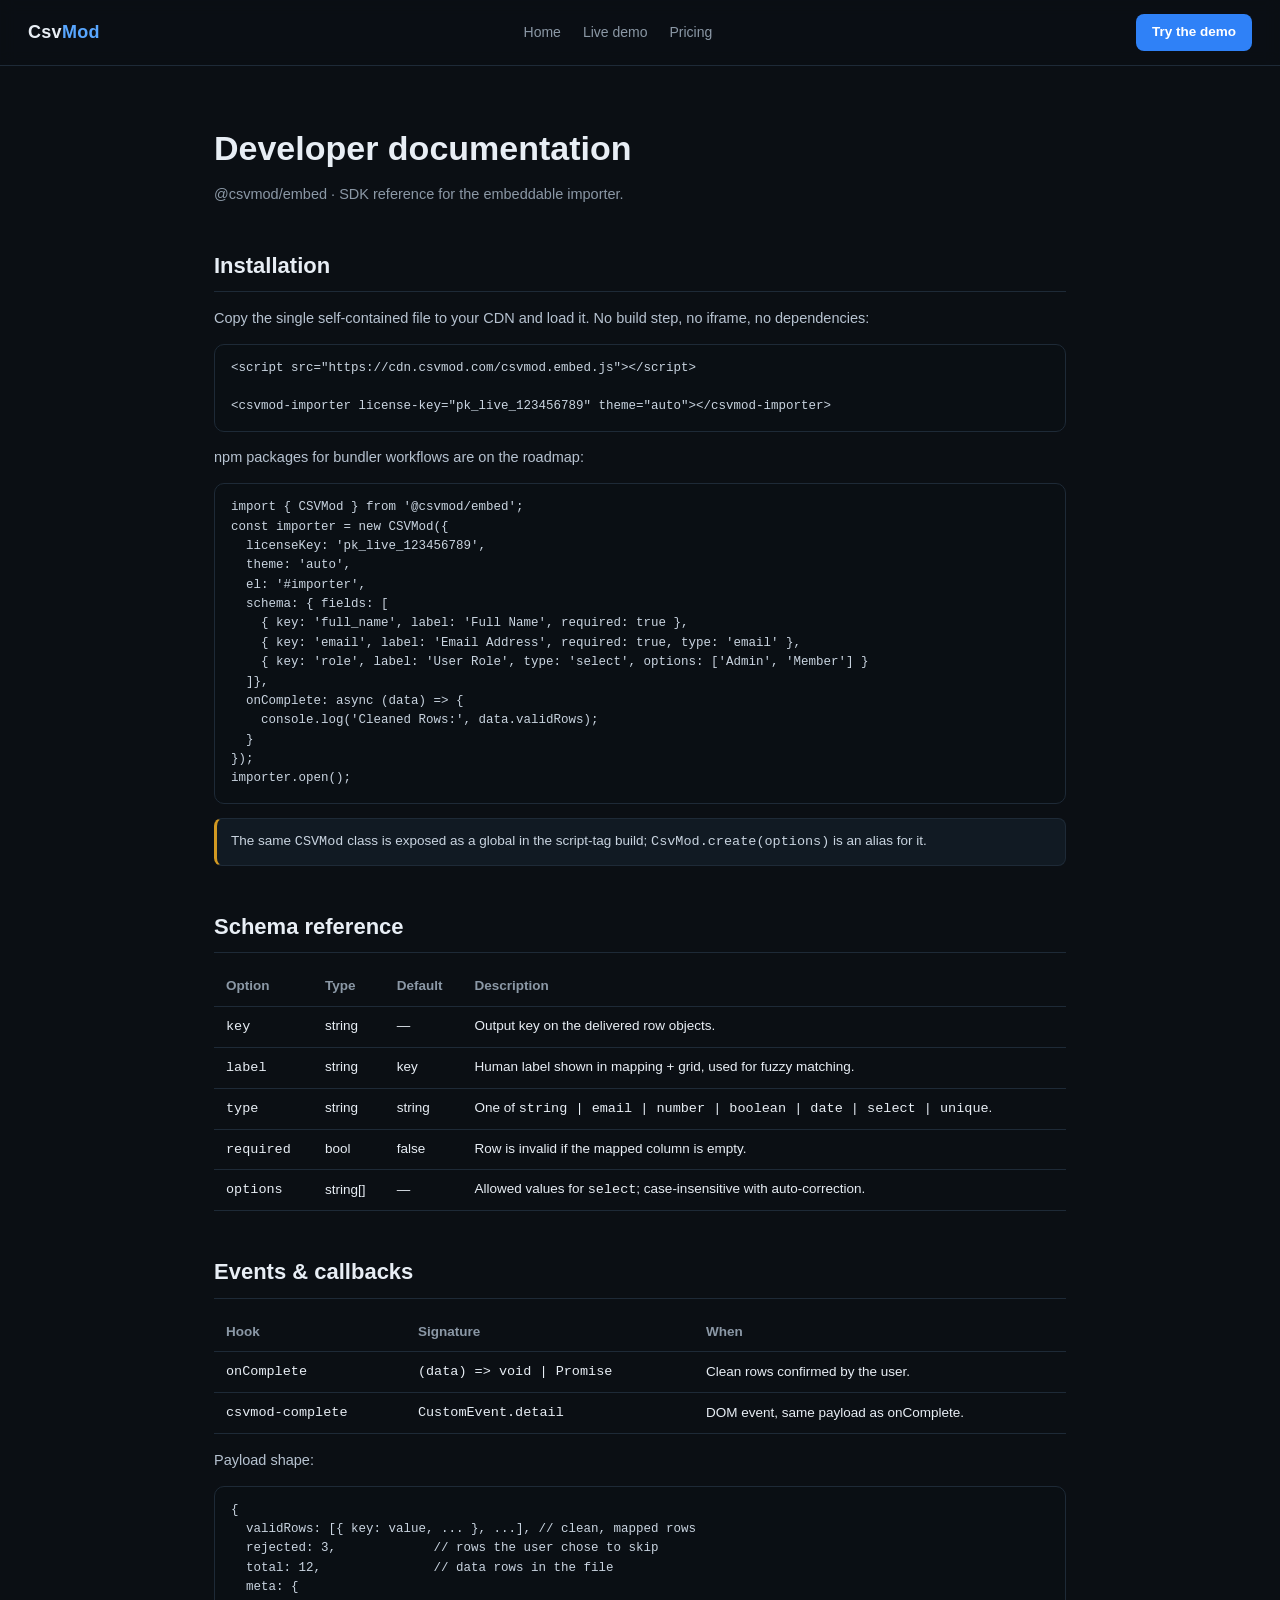
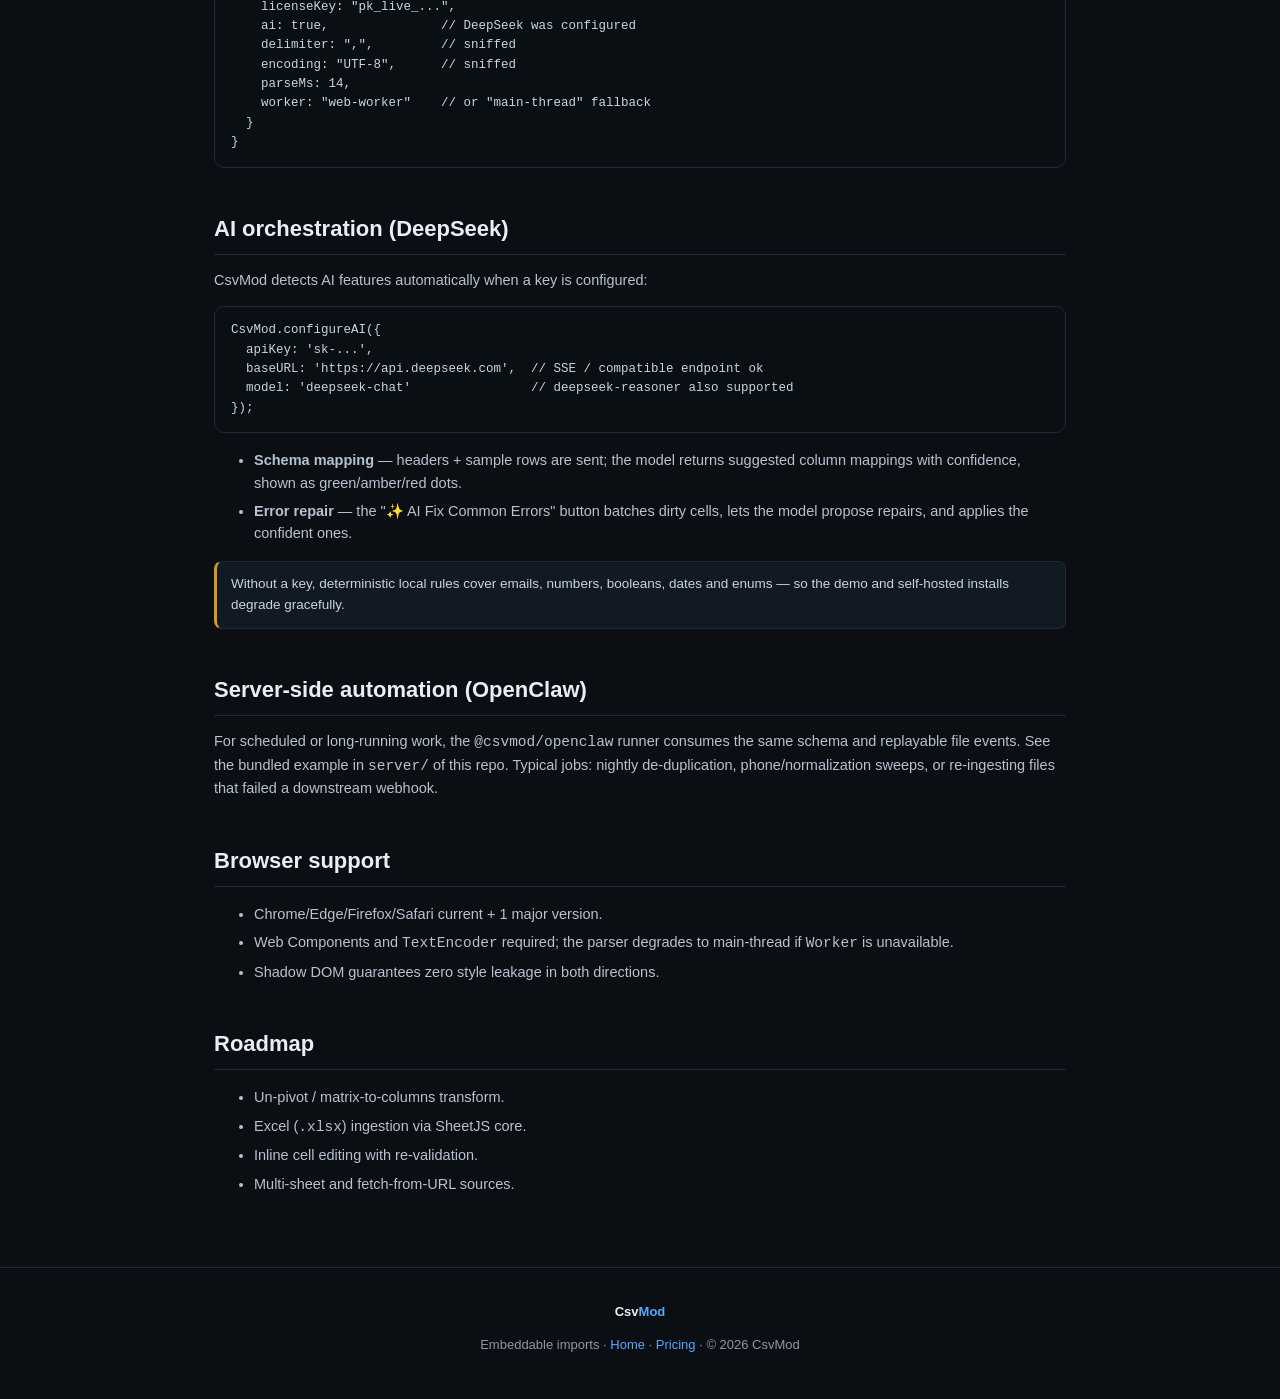
==== docs.html @ 0b23b844 "CsvMod 1.0.0 — embeddable CSV importer (widget, SDK, docs, tests)" ====
<!DOCTYPE html>
<html lang="en">
<head>
  <meta charset="utf-8">
  <meta name="viewport" content="width=device-width, initial-scale=1">
  <title>CsvMod — Developer Documentation</title>
  <meta name="description" content="CsvMod SDK reference: installation, schema, events, AI configuration, OpenClaw automation.">
  <link rel="stylesheet" href="site.css">
</head>
<body>

<nav class="nav">
  <div class="logo">Csv<b>Mod</b></div>
  <div class="links">
    <a href="index.html">Home</a>
    <a href="index.html#demo">Live demo</a>
    <a href="pricing.html">Pricing</a>
  </div>
  <a class="cta" href="index.html#demo">Try the demo</a>
</nav>

<div class="pg">
  <h1>Developer documentation</h1>
  <p class="lede">@csvmod/embed · SDK reference for the embeddable importer.</p>

  <h2>Installation</h2>
  <p>Copy the single self-contained file to your CDN and load it. No build step, no iframe, no dependencies:</p>
  <pre><code>&lt;script src="https://cdn.csvmod.com/csvmod.embed.js"&gt;&lt;/script&gt;

&lt;csvmod-importer license-key="pk_live_123456789" theme="auto"&gt;&lt;/csvmod-importer&gt;</code></pre>
  <p>npm packages for bundler workflows are on the roadmap:</p>
  <pre><code>import { CSVMod } from '@csvmod/embed';
const importer = new CSVMod({
  licenseKey: 'pk_live_123456789',
  theme: 'auto',
  el: '#importer',
  schema: { fields: [
    { key: 'full_name', label: 'Full Name', required: true },
    { key: 'email', label: 'Email Address', required: true, type: 'email' },
    { key: 'role', label: 'User Role', type: 'select', options: ['Admin', 'Member'] }
  ]},
  onComplete: async (data) => {
    console.log('Cleaned Rows:', data.validRows);
  }
});
importer.open();</code></pre>
  <div class="note">The same <code>CSVMod</code> class is exposed as a global in the script-tag build; <code>CsvMod.create(options)</code> is an alias for it.</div>

  <h2>Schema reference</h2>
  <table>
    <thead><tr><th>Option</th><th>Type</th><th>Default</th><th>Description</th></tr></thead>
    <tbody>
      <tr><td><code>key</code></td><td>string</td><td>—</td><td>Output key on the delivered row objects.</td></tr>
      <tr><td><code>label</code></td><td>string</td><td>key</td><td>Human label shown in mapping + grid, used for fuzzy matching.</td></tr>
      <tr><td><code>type</code></td><td>string</td><td>string</td><td>One of <code>string | email | number | boolean | date | select | unique</code>.</td></tr>
      <tr><td><code>required</code></td><td>bool</td><td>false</td><td>Row is invalid if the mapped column is empty.</td></tr>
      <tr><td><code>options</code></td><td>string[]</td><td>—</td><td>Allowed values for <code>select</code>; case-insensitive with auto-correction.</td></tr>
    </tbody>
  </table>

  <h2>Events &amp; callbacks</h2>
  <table>
    <thead><tr><th>Hook</th><th>Signature</th><th>When</th></tr></thead>
    <tbody>
      <tr><td><code>onComplete</code></td><td><code>(data) =&gt; void | Promise</code></td><td>Clean rows confirmed by the user.</td></tr>
      <tr><td><code>csvmod-complete</code></td><td><code>CustomEvent.detail</code></td><td>DOM event, same payload as onComplete.</td></tr>
    </tbody>
  </table>
  <p>Payload shape:</p>
  <pre><code>{
  validRows: [{ key: value, ... }, ...], // clean, mapped rows
  rejected: 3,             // rows the user chose to skip
  total: 12,               // data rows in the file
  meta: {
    licenseKey: "pk_live_...",
    ai: true,               // DeepSeek was configured
    delimiter: ",",         // sniffed
    encoding: "UTF-8",      // sniffed
    parseMs: 14,
    worker: "web-worker"    // or "main-thread" fallback
  }
}</code></pre>

  <h2>AI orchestration (DeepSeek)</h2>
  <p>CsvMod detects AI features automatically when a key is configured:</p>
  <pre><code>CsvMod.configureAI({
  apiKey: 'sk-...',
  baseURL: 'https://api.deepseek.com',  // SSE / compatible endpoint ok
  model: 'deepseek-chat'                // deepseek-reasoner also supported
});</code></pre>
  <ul>
    <li><b>Schema mapping</b> — headers + sample rows are sent; the model returns suggested column mappings with confidence, shown as green/amber/red dots.</li>
    <li><b>Error repair</b> — the "✨ AI Fix Common Errors" button batches dirty cells, lets the model propose repairs, and applies the confident ones.</li>
  </ul>
  <div class="note">Without a key, deterministic local rules cover emails, numbers, booleans, dates and enums — so the demo and self-hosted installs degrade gracefully.</div>

  <h2>Server-side automation (OpenClaw)</h2>
  <p>For scheduled or long-running work, the <code>@csvmod/openclaw</code> runner consumes the same schema and replayable file events. See the bundled example in <code>server/</code> of this repo. Typical jobs: nightly de-duplication, phone/normalization sweeps, or re-ingesting files that failed a downstream webhook.</p>

  <h2>Browser support</h2>
  <ul>
    <li>Chrome/Edge/Firefox/Safari current + 1 major version.</li>
    <li>Web Components and <code>TextEncoder</code> required; the parser degrades to main-thread if <code>Worker</code> is unavailable.</li>
    <li>Shadow DOM guarantees zero style leakage in both directions.</li>
  </ul>

  <h2>Roadmap</h2>
  <ul>
    <li>Un-pivot / matrix-to-columns transform.</li>
    <li>Excel (<code>.xlsx</code>) ingestion via SheetJS core.</li>
    <li>Inline cell editing with re-validation.</li>
    <li>Multi-sheet and fetch-from-URL sources.</li>
  </ul>
</div>

<footer>
  <div class="logo" style="font-weight:800;color:var(--text)">Csv<b style="color:var(--accent2)">Mod</b></div>
  <p>Embeddable imports · <a href="index.html">Home</a> · <a href="pricing.html">Pricing</a> · © 2026 CsvMod</p>
</footer>

</body>
</html>
---- site.css ----
/* CsvMod marketing site */
:root {
  --bg: #0b0f14;
  --bg2: #0e141b;
  --card: #111a23;
  --line: #1e2a37;
  --text: #e8eef5;
  --mut: #8b98a6;
  --accent: #2f81f7;
  --accent2: #58a6ff;
  --ok: #3fb950;
  --err: #f85149;
  --amber: #d29922;
}
* { box-sizing: border-box; }
html { scroll-behavior: smooth; }
body {
  margin: 0;
  font-family: -apple-system, BlinkMacSystemFont, 'Segoe UI', Roboto, Helvetica, Arial, sans-serif;
  background: var(--bg);
  color: var(--text);
  line-height: 1.55;
}
a { color: var(--accent2); text-decoration: none; }
a:hover { text-decoration: underline; }
code, pre { font-family: ui-monospace, SFMono-Regular, Menlo, Consolas, monospace; }
pre {
  background: #0a0f14;
  border: 1px solid var(--line);
  border-radius: 10px;
  padding: 14px 16px;
  overflow: auto;
  font-size: 12.5px;
  color: #c9d4e0;
}

.nav {
  position: sticky; top: 0; z-index: 50;
  display: flex; align-items: center; justify-content: space-between;
  padding: 14px 28px;
  background: rgba(11, 15, 20, .85);
  backdrop-filter: blur(8px);
  border-bottom: 1px solid var(--line);
}
.nav .logo { font-weight: 800; font-size: 18px; letter-spacing: .3px; }
.nav .logo b { color: var(--accent2); }
.nav .links { display: flex; gap: 22px; font-size: 14px; color: var(--mut); }
.nav .links a { color: var(--mut); }
.nav .links a:hover { color: var(--text); text-decoration: none; }
.nav .cta {
  background: var(--accent); color: #fff; border-radius: 8px;
  padding: 8px 16px; font-size: 13.5px; font-weight: 600;
}
.nav .cta:hover { background: var(--accent2); text-decoration: none; }

.hero { text-align: center; padding: 84px 24px 40px; max-width: 900px; margin: 0 auto; }
.hero .kicker {
  display: inline-block; border: 1px solid var(--line); background: var(--card);
  color: var(--mut); font-size: 12.5px; border-radius: 999px; padding: 6px 14px; margin-bottom: 20px;
}
.hero h1 { font-size: clamp(32px, 5vw, 54px); line-height: 1.12; margin: 0 0 18px; letter-spacing: -.5px; }
.hero h1 .grad {
  background: linear-gradient(120deg, var(--accent2), #a371f7);
  -webkit-background-clip: text; background-clip: text; color: transparent;
}
.hero p { color: var(--mut); font-size: 17px; max-width: 640px; margin: 0 auto 28px; }
.hero .btns { display: flex; gap: 12px; justify-content: center; flex-wrap: wrap; }
.btn {
  display: inline-block; background: var(--accent); color: #fff; font-weight: 600;
  border-radius: 9px; padding: 12px 22px; font-size: 15px;
}
.btn:hover { background: var(--accent2); text-decoration: none; }
.btn.ghost { background: transparent; border: 1px solid var(--line); color: var(--text); }
.btn.ghost:hover { border-color: var(--accent2); }

.ticker {
  border-top: 1px solid var(--line); border-bottom: 1px solid var(--line);
  background: var(--bg2); padding: 14px 0; margin: 40px 0;
  display: flex; justify-content: center; flex-wrap: wrap; gap: 40px;
  font-size: 13px; color: var(--mut);
}
.ticker b { color: var(--text); display: block; font-size: 20px; }
.ticker div { text-align: center; }

section { max-width: 1080px; margin: 0 auto; padding: 64px 24px; }
section h2 { font-size: 30px; letter-spacing: -.3px; margin: 0 0 12px; }
section .sub { color: var(--mut); margin: 0 0 36px; max-width: 640px; }

.grid3 { display: grid; grid-template-columns: repeat(auto-fit, minmax(280px, 1fr)); gap: 18px; }
.card { background: var(--card); border: 1px solid var(--line); border-radius: 12px; padding: 22px; }
.card h3 { margin: 0 0 8px; font-size: 16.5px; }
.card h3 span { margin-right: 8px; }
.card p { margin: 0; color: var(--mut); font-size: 14px; }

.demo { max-width: 1100px; }
.demo .stages { display: grid; grid-template-columns: repeat(auto-fit, minmax(200px, 1fr)); gap: 14px; margin-bottom: 28px; }
.stage { border: 1px solid var(--line); border-radius: 10px; padding: 14px; background: var(--bg2); }
.stage b { color: var(--accent2); font-size: 12.5px; display: block; margin-bottom: 4px; letter-spacing: .4px; }
.stage p { margin: 0; font-size: 13px; color: var(--mut); }
.demo-toolbar { display: flex; gap: 12px; margin: 14px 0; flex-wrap: wrap; align-items: center; }
.demo-toolbar .btn { padding: 9px 16px; font-size: 13.5px; }
.demo-out { margin-top: 16px; }
.demo-out pre { max-height: 220px; }

.compare { max-width: 1080px; }
.compare table { width: 100%; border-collapse: collapse; font-size: 14px; }
.compare th, .compare td { text-align: left; padding: 12px 14px; border-bottom: 1px solid var(--line); }
.compare th { color: var(--mut); font-weight: 600; font-size: 13px; }
.compare .yes { color: var(--ok); }
.compare .no { color: var(--err); }
.compare .rowhl { background: var(--bg2); }
.compare .rowhl td:first-child { border-left: 3px solid var(--accent); font-weight: 600; }

.snippet { display: grid; grid-template-columns: 1fr 1fr; gap: 18px; align-items: center; }
.snippet .steps p { margin: 0 0 14px; color: var(--mut); font-size: 14.5px; }
.snippet .steps b { color: var(--text); }
@media (max-width: 820px) { .snippet { grid-template-columns: 1fr; } }

footer { border-top: 1px solid var(--line); padding: 34px 28px; color: var(--mut); font-size: 13px; text-align: center; }

/* docs + pricing pages */
.pg { max-width: 900px; margin: 0 auto; padding: 56px 24px; }
.pg h1 { font-size: 34px; margin: 0 0 8px; }
.pg .lede { color: var(--mut); margin: 0 0 36px; }
.pg h2 { font-size: 22px; margin: 44px 0 10px; border-bottom: 1px solid var(--line); padding-bottom: 8px; }
.pg h3 { font-size: 16px; margin: 24px 0 6px; }
.pg p, .pg li { color: #b6c2d0; font-size: 14.5px; }
.pg li { margin-bottom: 6px; }
.pg table { width: 100%; border-collapse: collapse; font-size: 13.5px; margin: 14px 0; }
.pg th, .pg td { text-align: left; padding: 9px 12px; border-bottom: 1px solid var(--line); }
.pg th { color: var(--mut); font-weight: 600; }
.pg .note { background: var(--card); border: 1px solid var(--line); border-left: 3px solid var(--amber); border-radius: 8px; padding: 12px 14px; font-size: 13.5px; color: #c9d4e0; margin: 14px 0; }

.pricing { display: grid; grid-template-columns: repeat(auto-fit, minmax(250px, 1fr)); gap: 18px; margin: 30px 0; }
.plan { background: var(--card); border: 1px solid var(--line); border-radius: 14px; padding: 26px; display: flex; flex-direction: column; }
.plan.featured { border-color: var(--accent); box-shadow: 0 0 0 1px var(--accent), 0 18px 40px rgba(47,129,247,.12); }
.plan h3 { margin: 0 0 4px; font-size: 17px; }
.plan .price { font-size: 34px; font-weight: 800; margin: 10px 0 2px; }
.plan .price small { font-size: 14px; color: var(--mut); font-weight: 400; }
.plan ul { list-style: none; margin: 18px 0 22px; padding: 0; flex: 1; }
.plan li { font-size: 13.5px; color: #b6c2d0; margin-bottom: 9px; }
.plan li:before { content: '✓ '; color: var(--ok); }
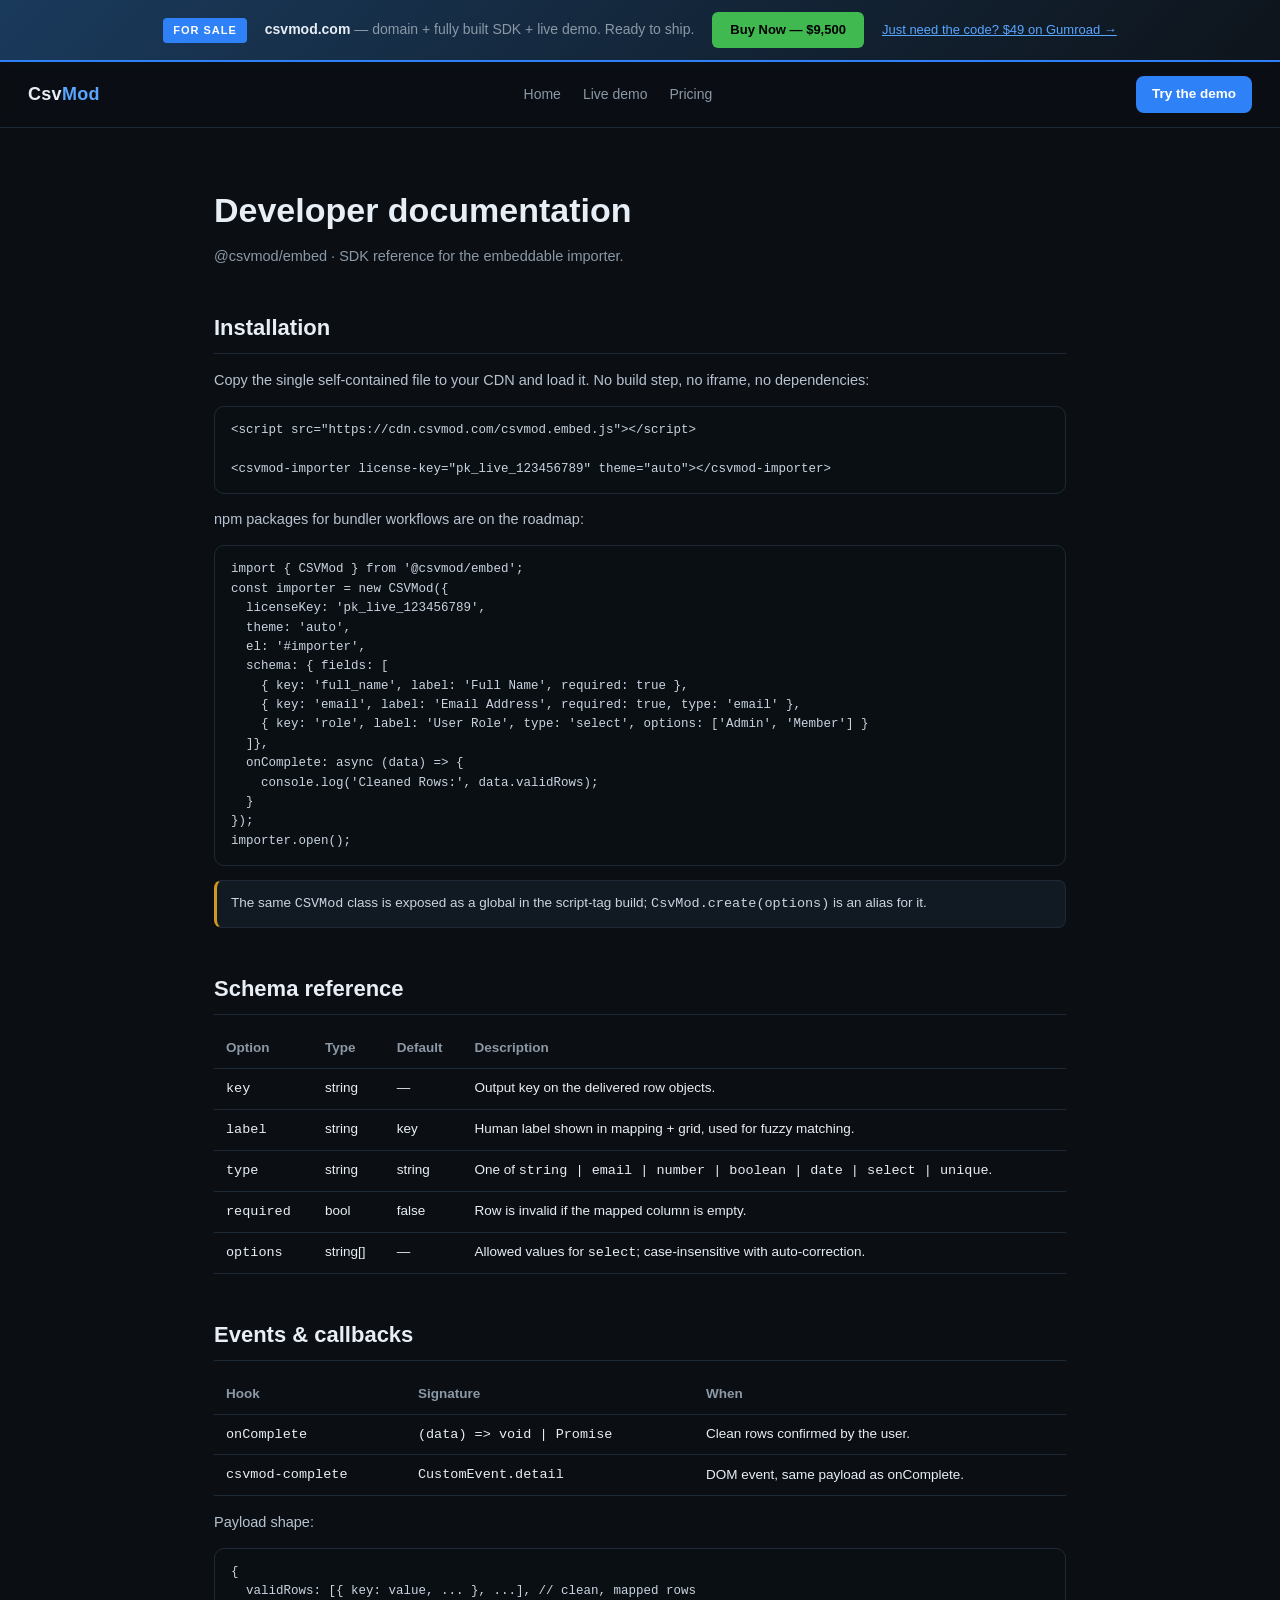
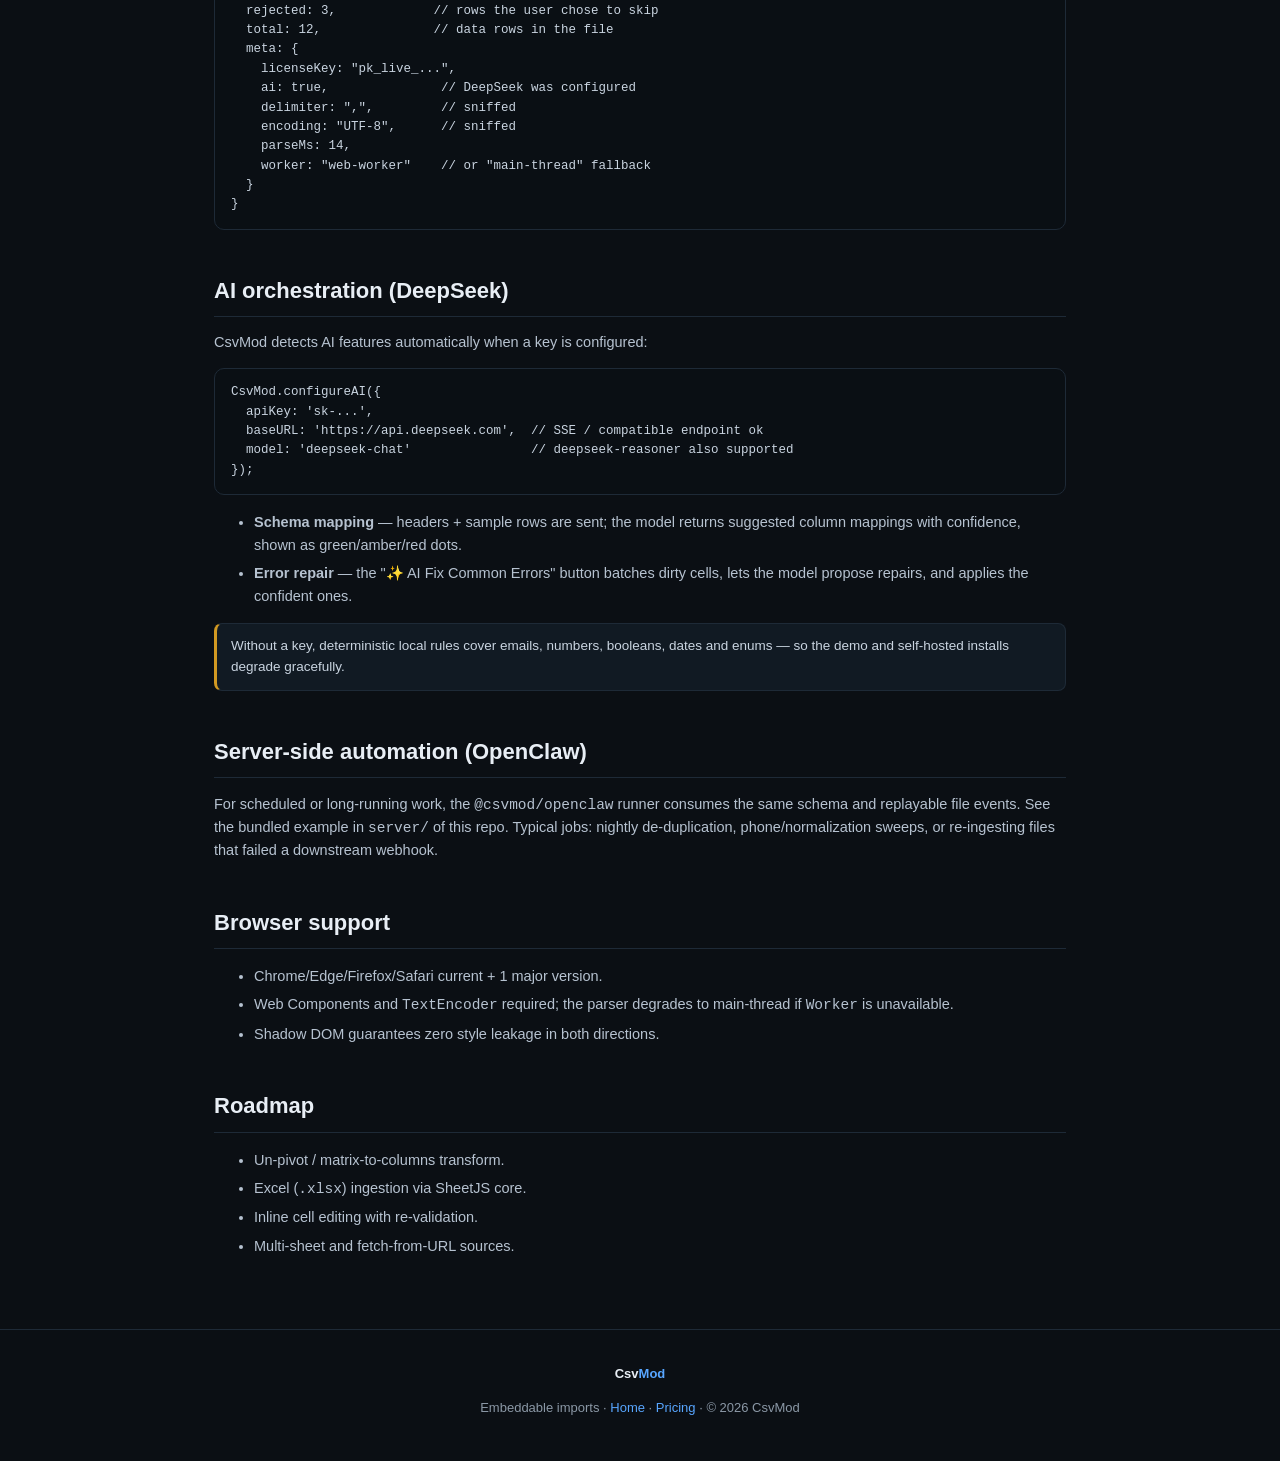
==== commit c84fd852: "Add Gumroad purchase links to banner + README" ====
--- a/docs.html
+++ b/docs.html
@@ -8,6 +8,13 @@
   <link rel="stylesheet" href="site.css">
 </head>
 <body>
+
+<div class="sale-banner">
+  <span class="badge">For Sale</span>
+  <span><strong>csvmod.com</strong> — domain + fully built SDK + live demo. Ready to ship.</span>
+  <a class="buy-btn" href="https://checkoutlink.godaddy.com/e300b11d-34ea-4174-b171-d4e17038c8bc" target="_blank" rel="noopener">Buy Now — $9,500</a>
+  <a class="code-link" href="https://rcharris.gumroad.com/l/irlnw" target="_blank" rel="noopener">Just need the code? $49 on Gumroad →</a>
+</div>
 
 <nav class="nav">
   <div class="logo">Csv<b>Mod</b></div>
--- a/site.css
+++ b/site.css
@@ -118,6 +118,52 @@
 
 footer { border-top: 1px solid var(--line); padding: 34px 28px; color: var(--mut); font-size: 13px; text-align: center; }
 
+/* domain-for-sale banner */
+.sale-banner {
+  background: linear-gradient(135deg, #1a3a5c 0%, #0e141b 100%);
+  border-bottom: 2px solid var(--accent);
+  padding: 12px 24px;
+  display: flex;
+  align-items: center;
+  justify-content: center;
+  gap: 18px;
+  flex-wrap: wrap;
+  font-size: 14px;
+  position: relative;
+}
+.sale-banner .badge {
+  background: var(--accent);
+  color: #fff;
+  font-weight: 700;
+  font-size: 11px;
+  letter-spacing: 1px;
+  text-transform: uppercase;
+  padding: 4px 10px;
+  border-radius: 4px;
+  white-space: nowrap;
+}
+.sale-banner span { color: var(--mut); }
+.sale-banner span strong { color: var(--text); }
+.sale-banner a.buy-btn {
+  background: var(--ok);
+  color: #000;
+  font-weight: 700;
+  font-size: 13px;
+  padding: 8px 18px;
+  border-radius: 6px;
+  text-decoration: none;
+  white-space: nowrap;
+  transition: opacity .15s;
+}
+.sale-banner a.buy-btn:hover { opacity: .85; text-decoration: none; }
+.sale-banner .code-link {
+  color: var(--accent2);
+  font-size: 13px;
+  text-decoration: underline;
+  white-space: nowrap;
+}
+.sale-banner .code-link:hover { color: var(--text); }
+
 /* docs + pricing pages */
 .pg { max-width: 900px; margin: 0 auto; padding: 56px 24px; }
 .pg h1 { font-size: 34px; margin: 0 0 8px; }
